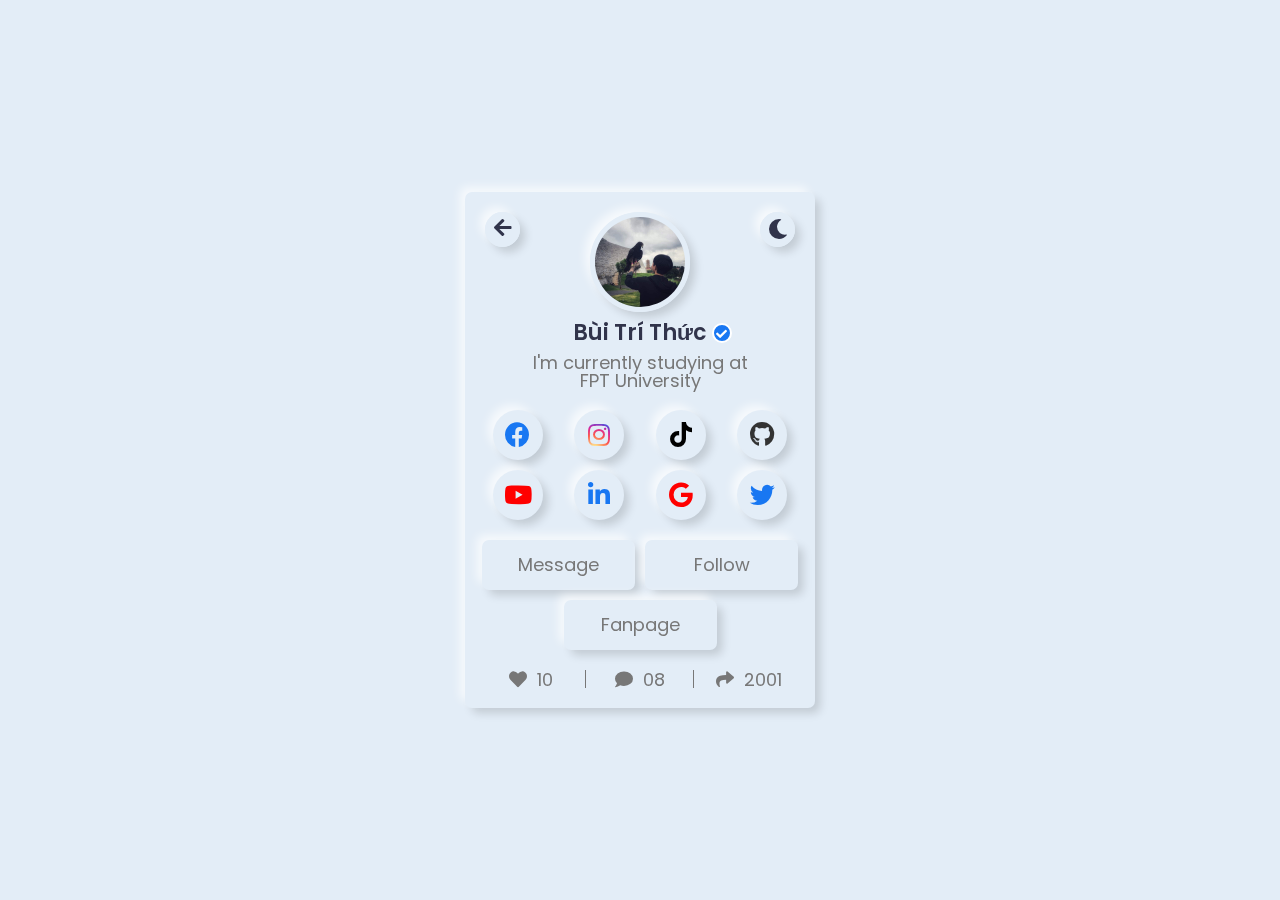
==== index.html @ f2950d65 "Initial commit" ====
<!DOCTYPE html>
<html lang="en">
  <head>
    <meta charset="UTF-8" />
    <meta http-equiv="X-UA-Compatible" content="IE=edge" />
    <meta name="viewport" content="width=device-width, initial-scale=1.0" />
    <link
      rel="stylesheet"
      href="https://cdnjs.cloudflare.com/ajax/libs/font-awesome/5.15.3/css/all.min.css"
    />
    <link
      href="https://fonts.googleapis.com/css2?family=Poppins:wght@300;400;500;600;700;800&display=swap"
      rel="stylesheet"
    />
    <link rel="stylesheet" href="./style.css" />
    <link class="ico" rel="icon" type="image/x-icon" href="./favicon.ico" />
    <link rel="manifest" href="/site.webmanifest" />
    <title>Bùi Trí Thức</title>
  </head>
  <body>
    <div class="app">
      <div class="card mg-10">
        <div class="card__title">
          <div class="card__title--img">
            <img src="./avatar.png" alt="" srcset="" />
          </div>
          <div class="card__title--name">
            <h1>Bùi Trí Thức</h1>
            <div class="veri__check">
              <i class="fas fa-check"></i>
            </div>
          </div>
          <div class="card__title--description">
            <p>I'm currently studying at </br>FPT University</p>
          </div>
        </div>
        <div class="card__body mt-10">
          <div class="row">
            <div class="col col-lg-3 mt-10">
              <div class="card__item">
                <a
                  href="https://www.facebook.com/thucbuii"
                  target="_blank"
                  class="card__link"
                >
                  <div class="link__icon">
                    <i class="fab fa-facebook"></i>
                  </div>
                </a>
              </div>
            </div>
            <div class="col col-lg-3 mt-10">
              <div class="card__item">
                <a
                  href="https://www.instagram.com/thunbui/"
                  target="_blank"
                  class="card__link"
                >
                  <div class="link__icon">
                    <i class="fab fa-instagram"></i>
                  </div>
                </a>
              </div>
            </div>
            <div class="col col-lg-3 mt-10">
              <div class="card__item">
                <a
                  href="https://www.tiktok.com/@transient_happiness"
                  target="_blank"
                  class="card__link"
                >
                  <div class="link__icon">
                    <i class="fab fa-tiktok"></i>
                  </div>
                </a>
              </div>
            </div>
            <div class="col col-lg-3 mt-10">
              <div class="card__item">
                <a
                  href="https://github.com/BuiTriThuc"
                  target="_blank"
                  class="card__link"
                >
                  <div class="link__icon">
                    <i class="fab fa-github"></i>
                  </div>
                </a>
              </div>
            </div>
            <div class="col col-lg-3 mt-10">
              <div class="card__item">
                <a href="./youTube.html" target="_blank" class="card__link">
                  <div class="link__icon">
                    <i class="fab fa-youtube" style="color: red"></i>
                  </div>
                </a>
              </div>
            </div>
            <div class="col col-lg-3 mt-10">
              <div class="card__item">
                <a
                  href="https://www.linkedin.com/in/buitrithuc/"
                  target="_blank"
                  class="card__link"
                >
                  <div class="link__icon">
                    <i class="fab fa-linkedin-in"></i>
                  </div>
                </a>
              </div>
            </div>
            <div class="col col-lg-3 mt-10">
              <div class="card__item">
                <a href="mailto:buitrithuc1008@gmail.com" class="card__link">
                  <div class="link__icon">
                    <i class="fab fa-google" style="color: red"></i>
                  </div>
                </a>
              </div>
            </div>
            <div class="col col-lg-3 mt-10">
              <div class="card__item">
                <a href="https://twitter.com/bui_k15" class="card__link">
                  <div class="link__icon">
                    <i class="fab fa-twitter"></i>
                  </div>
                </a>
              </div>
            </div>
          </div>
        </div>
        <div class="toggle toggle__back">
          <a href="https://www.facebook.com/thucbuii"><i class="fas fa-arrow-left"></i></a>
        </div>
        <div class="toggle toggle__theme">
          <i class="fas fa-moon"></i>
        </div>
        <div class="button__list mt-10">
          <div class="row">
            <div class="col col-lg-6 mt-10">
              <a
                href="https://www.facebook.com/messages/t/100026623479163"
                target="_blank"
              >
                <div class="button button__message">
                  <span> Message </span>
                </div>
              </a>
            </div>
            <div class="col col-lg-6 mt-10">
              <a href="https://www.facebook.com/thucbuii" target="_blank">
                <div class="button button__subscribe">
                  <span> Follow </span>
                </div>
              </a>
            </div>
            <div class="col col-lg-6 mt-10">
              <a href="https://www.facebook.com/BuiiTh108" target="_blank">
                <div class="button button__subscribe">
                  <span> Fanpage </span>
                </div>
              </a>
            </div>
          </div>
        </div>
        <div class="card__footer mt-10">
          <div class="footer__item">
            <span>
              <i class="fas fa-heart"></i>
              10
            </span>
          </div>
          <div class="footer__item">
            <span>
              <i class="fa fa-comment"></i>
              08
            </span>
          </div>
          <div class="footer__item">
            <span>
              <i class="fa fa-share"></i>
              2001
            </span>
          </div>
        </div>
      </div>
    </div>
    <script src="./script.js"></script>
  </body>
</html>
---- style.css ----
* {
    margin: 0;
    padding: 0;
    box-sizing: border-box;
    font-family: 'Poppins', sans-serif;
}
html {
    font-size: 62.5%;
    line-height: 1.625rem;
    height: 100%;
    scroll-behavior: smooth;
}

:root {
    --white-color: #fff;
    --bg-main: #e3edf7;
    --bg-dark: #303234;
    --primary-color: #31344b;
    --text-color: #777777;
    --text-color-dark: #B0B3B8;
    --blue-color: #1877f2;
    --blue-color-2: #e9f5ff;
    --outer-shadow: 6px 6px 10px -1px rgba(0, 0, 0, 0.15),
        -6px -6px 10px -1px rgba(255, 255, 255, 0.7);
    --outer-shadow-o: 6px 6px 10px -1px rgba(0, 0, 0, 0.15),
        -6px -6px 10px -1px rgba(255, 255, 255, 0.7), inset 6px 6px 10px -1px rgba(0, 0, 0, 0.15),
       inset -6px -6px 10px -1px rgba(255, 255, 255, 0.7)
       ;
    --outer-shadow-dark: 6px 6px 10px -1px rgba(0, 0, 0, 0.3),
        -6px -6px 10px -1px rgba(255, 255, 255, 0.1);
    --outer-shadow-dark-o: 6px 6px 10px -1px rgba(0, 0, 0, 0.3),
        -6px -6px 10px -1px rgba(255, 255, 255, 0.1), inset 6px 6px 10px -1px rgba(0, 0, 0, 0.3),
       inset -6px -6px 10px -1px rgba(255, 255, 255, 0.1);
    --icon-fb: #4267B2;
    --icon-insta: #FB3958;
    --icon-github: #333;
    --icon-youtube: #FF0000;
    --icon-tiktok: #000;
}

.app {
    width: 100%;
    height: 100vh;
    background-attachment: fixed;
    background: var(--bg-main);
    transition: all .3s linear;
    -moz-transition: all .3s linear;
    -webkit-transition: all .3s linear;
    -o-transition: all .3s linear;
}
.app.dark {
    background: var(--bg-dark);
}

.card {
    position: fixed;
    max-width: 350px;
    height: fit-content;
    display: flex;
    margin: auto;
    top: 0;
    bottom: 0;
    left: 0;
    right: 0;
    padding: 20px 12px;
    align-items: center;
    flex-direction: column;
    justify-content: center;
    background: var(--white-color);
    border-radius: 7px;
    background: var(--bg-main);
    box-shadow: var(--outer-shadow);
    transition: all .3s linear;
    -moz-transition: all .3s linear;
    -webkit-transition: all .3s linear;
    -o-transition: all .3s linear;
}

.app.dark .card::after {
    transform: scale(1.01);
    border-radius: 7px;
}
.app.dark .card {
    background: var(--bg-dark);
    box-shadow: var(--outer-shadow-dark);
}
.card__title {
    display: flex;
    flex-direction: column;
    align-items: center;
    justify-content: center;
}
.card__title--img {
    width: 100px;
    height: 100px;
    border-radius: 50%;
    box-shadow: var(--outer-shadow);
    border: 5px solid var(--bg-main);
    transition: all .3s linear;
    -moz-transition: all .3s linear;
    -webkit-transition: all .3s linear;
    -o-transition: all .3s linear;
}

.app.dark .card__title--img {
    border: 5px solid var(--bg-dark);
    box-shadow: var(--outer-shadow-dark);
}
.card__title--img img {
    width: 100%;
    height: 100%;
    border-radius: 50%;
    object-fit: cover;
}
.card__title--name {
    position: relative;
    display: flex;
    flex-wrap: wrap;
    align-items: center;
    margin-top: 10px;
}
.card__title--name h1 {
    position: relative;
    color: var(--primary-color);
    font-size: 2.2rem;
    font-weight: 600;
    line-height: 2.2rem;
    text-align: center;
    
}
.app.dark .card__title--name h1 {
    color: var(--white-color);
}
.card__title--name .veri__check {
    position: absolute;
    width: 20px;
    height: 20px;
    left: 100%;
    top: 0;
    bottom: 0;
    margin: auto;
    color: var(--white-color);
    background: var(--blue-color);
    border: 2px solid var(--white-color);
    text-align: center;
    border-radius: 50%;
    margin-left: 5px;
    cursor: pointer;
}
.veri__check .fas {
    line-height: 18px;
    font-size: 1.1rem;
}
.card__title--description {
    position: relative;
    display: flex;
    justify-content: center;
    align-items: center;
    margin-top: 10px;
}

.card__title--description p {
    position: relative;
    text-align: center;
    font-size: 1.8rem;
    font-weight: 400;
    color: var(--text-color);
    line-height: 1.8rem;
}

.app.dark .card__title--description p {
    color: var(--text-color-dark);
}
.mt-10 {
    margin-top: 10px;
}
.mb-10 {
    margin-bottom: 10px;
}

.card__body {
    width: 100%;
    display: flex;
    align-items: center;
    justify-content: center;
}

.row {
    width: 100%;
    display: flex;
    flex-wrap: wrap;
    margin-left: -5px;
    margin-right: -5px;
    justify-content: center;
}
.col {
    width: 100%;
    position: relative;
    padding-left: 5px;
    padding-right: 5px;
}
.col-lg-3 {
    display: flex;
    justify-content: center;
    flex: 0 0 25%;
    max-width: 25%;
}
.card__item {
    position: relative;
    display: flex;
    justify-content: center;
    align-items: center;
    border: 2px solid var(--bg-main);
    width: 50px;
    height: 50px;
    background: var(--bg-main);
    box-shadow: var(--outer-shadow);
    border-radius: 50%;
    transition: all .3s ease 0s;
    -moz-transition: all .3s ease 0s;
    -webkit-transition: all .3s ease 0s;
    -o-transition: all .3s ease 0s;
    overflow: hidden;
    cursor: pointer;
}

.app.dark .card__item {
    background: var(--bg-dark);
    box-shadow: var(--outer-shadow-dark);
    border: 2px solid var(--bg-dark);
}

.card__item:hover {
    box-shadow: var(--outer-shadow-dark-o);
}



.app.dark .card__item:hover {
    box-shadow: var(--outer-shadow-dark-o);
}

.card__link {
    position: relative;
    text-decoration: none;
}

.link__icon {
    position: relative;
    display: flex;
    align-items: center;
    justify-content: center;
    width: 100%;
    height: 100%;
    color: var(--blue-color);

}

.link__icon .fab {
    font-size: 2.5rem;
}
.link__icon .fa-github {
    color: var(--icon-github);
}
.app.dark .link__icon .fa-tiktok,
.app.dark .link__icon .fa-github {
    color: var(--bg-main);
}

.link__icon .fa-instagram {
    background: radial-gradient(circle at 30% 107%, #fdf497 0%, #fdf497 5%, #fd5949 45%,#d6249f 70%,#285AEB 90%);
    -webkit-background-clip: text;
    -webkit-text-fill-color: transparent;
}
.link__icon .fa-tiktok {
    color: var(--icon-tiktok);
}

.toggle {
    position: absolute;
    display: flex;
    align-items: center;
    justify-content: center;
    content: "";
    width: 35px;
    height: 35px;
    top: 20px;
    border-radius: 50%;
    color: var(--primary-color);
    box-shadow: var(--outer-shadow);
    border: 2px solid var(--bg-main);
    cursor: pointer;
    transition: all .3s linear;
    -moz-transition: all .3s linear;
    -webkit-transition: all .3s linear;
    -o-transition: all .3s linear;
}
.toggle__theme {
    right: 20px;
}

.app.dark .toggle {
    color: var(--bg-main);
    border: 2px solid var(--bg-dark);
}
.toggle__theme:hover, .toggle__back:hover {
    box-shadow: var(--outer-shadow-o);
}

.app.dark .toggle__theme, .app.dark .toggle__back {
    box-shadow: var(--outer-shadow-dark);
}

.app.dark .toggle__theme:hover,
.app.dark .toggle__back:hover {
    box-shadow: var(--outer-shadow-dark-o);
}

.toggle__theme .fas,
.toggle__back .fas {
    font-size: 2rem;
}
.toggle__back {
    left: 20px;
}

.button__list {
    position: relative;
    width: 100%;
    display: flex;
    align-items: center;
    justify-content: center;
    flex-wrap: wrap;
}
.button {
    position: relative;
    display: flex;
    align-items: center;
    justify-content: center;
    padding: 15px 20px;
    text-align: center;
    background: var(--bg-main);
    box-shadow: var(--outer-shadow);
    color: var(--text-color);
    border: 2px solid var(--bg-main);
    font-size: 1.8rem;
    font-weight: 400;
    border-radius: 7px;
    transition: all .3s linear;
    -moz-transition: all .3s linear;
    -webkit-transition: all .3s linear;
    -o-transition: all .3s linear;
    cursor: pointer;
}

.app.dark .button {
    background: var(--bg-dark);
    box-shadow: var(--outer-shadow-dark);
    color: var(--text-color-dark);
    border: 2px solid var(--bg-dark);
}
.button:hover {
    box-shadow: var(--outer-shadow-o);
    color: var(--blue-color) !important;
}
.app.dark .button:hover {
    box-shadow: var(--outer-shadow-dark-o);
}
.col-lg-6 {
    flex: 0 0 50%;
    max-width: 50%;
}

.card__footer {
    position: relative;
    display: flex;
    flex-direction: row;
    align-content: center;
    justify-content: center;
    width: 100%;
}
.card__footer .footer__item {
    flex: 0 0 33.33333%;
    max-width: 33.33333%;
    display: flex;
    align-content: center;
    justify-content: center;
    margin-top: 10px;
    cursor: pointer;
    
}
.card__footer .footer__item:nth-child(1), 
.card__footer .footer__item:nth-child(2) {
    border-right: 1.5px solid var(--text-color);
}
.footer__item span {
    font-size: 1.8rem;
    color: var(--text-color);
    transition: all .3s ease;
    -moz-transition: all .3s ease;
    -webkit-transition: all .3s ease;
    -o-transition: all .3s ease;
}
.app.dark .footer__item span {
    color: var(--text-color-dark);
}
.card__footer .footer__item:nth-child(1):hover span, .card__footer .footer__item:nth-child(2):hover span, .card__footer .footer__item:nth-child(3):hover span {
    color: var(--blue-color);
}

.footer__item span .fa, 
.footer__item span .fas {
    margin-right: 5px;
}
@media screen and (max-width: 370px) {
    .mg-10 {
    margin: auto 10px;
    }

}
a 
{ 
    text-decoration: none;
    color: inherit; 
}
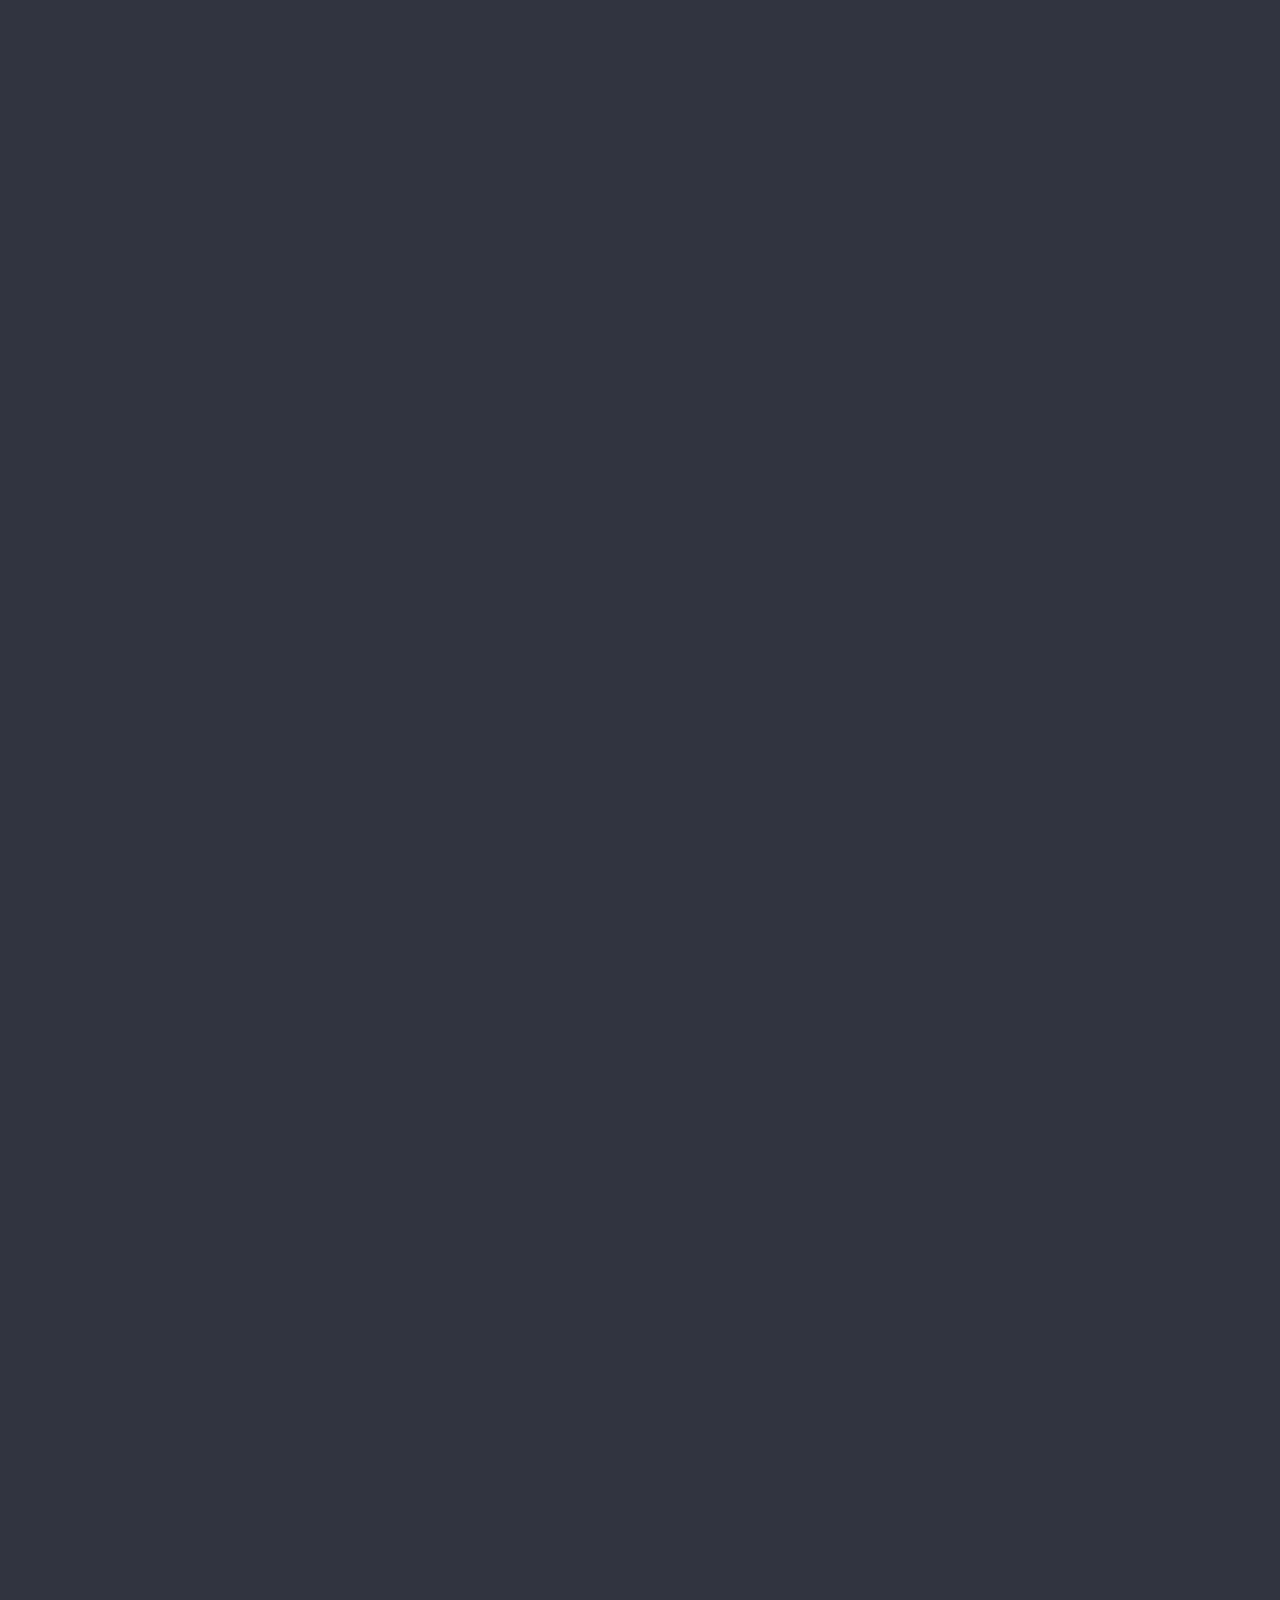
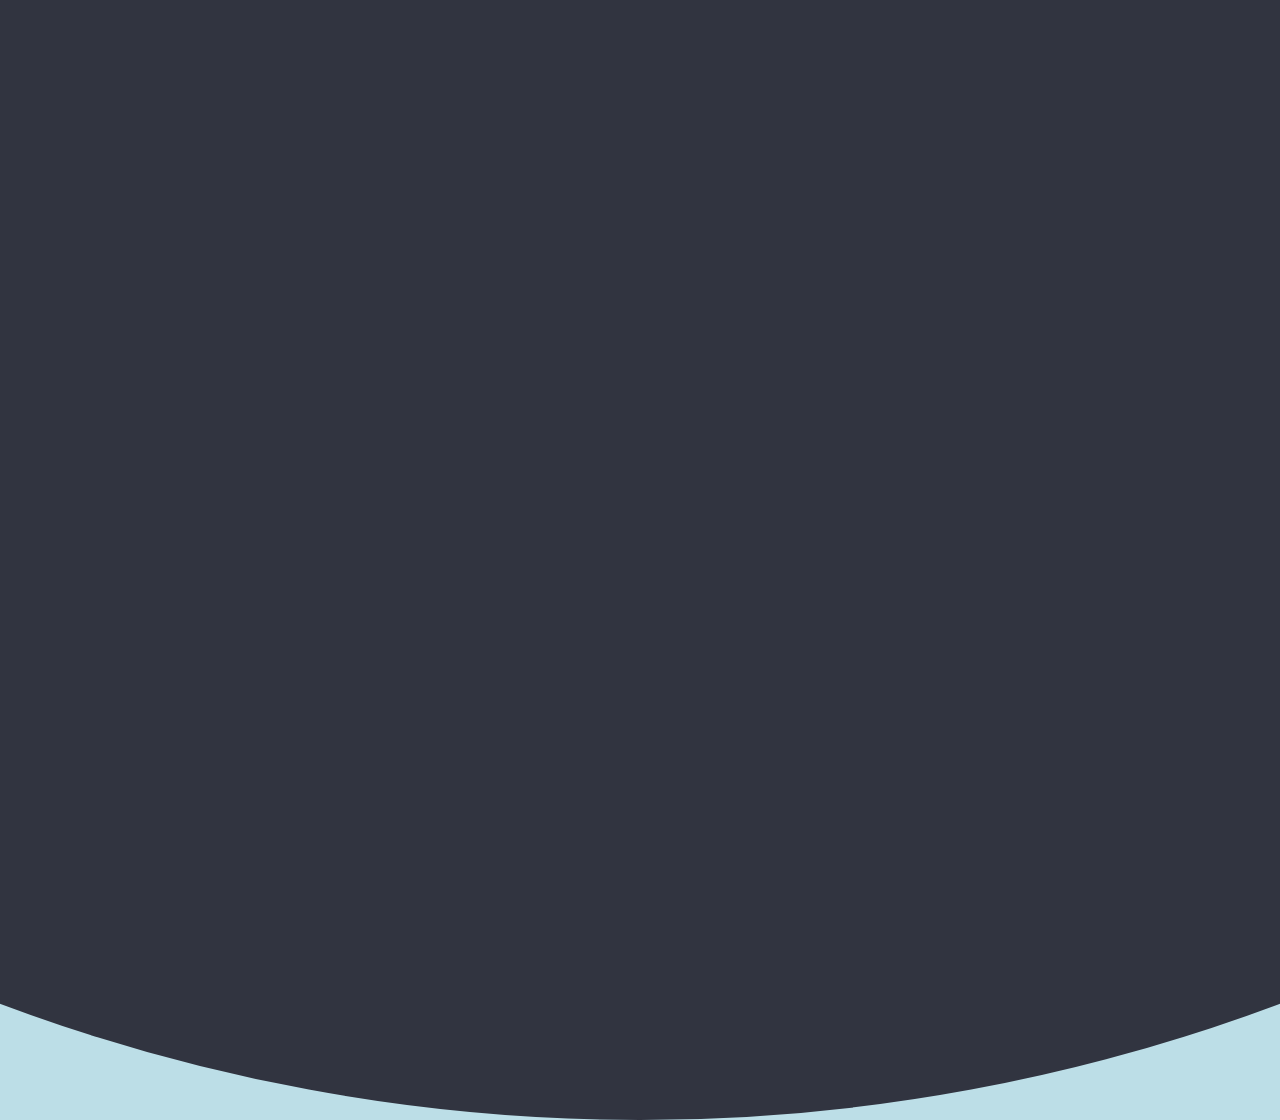
==== commit 5341bbf8: "asdasd" ====
--- a/index.html
+++ b/index.html
@@ -12,180 +12,198 @@
       href="https://fonts.googleapis.com/css2?family=Poppins:wght@300;400;500;600;700;800&display=swap"
       rel="stylesheet"
     />
-    <link rel="stylesheet" href="./style.css" />
+    
     <link class="ico" rel="icon" type="image/x-icon" href="./favicon.ico" />
     <link rel="manifest" href="/site.webmanifest" />
     <title>Bùi Trí Thức</title>
+    <link
+      rel="stylesheet"
+      href="https://fonts.googleapis.com/css?family=Roboto"
+    />
+    <link
+      rel="stylesheet"
+      href="https://maxcdn.bootstrapcdn.com/font-awesome/4.5.0/css/font-awesome.min.css"
+    />
+    <link rel="stylesheet" href="./style.css" />
   </head>
   <body>
-    <div class="app">
-      <div class="card mg-10">
-        <div class="card__title">
-          <div class="card__title--img">
-            <img src="./avatar.png" alt="" srcset="" />
-          </div>
-          <div class="card__title--name">
-            <h1>Bùi Trí Thức</h1>
-            <div class="veri__check">
-              <i class="fas fa-check"></i>
-            </div>
-          </div>
-          <div class="card__title--description">
-            <p>I'm currently studying at </br>FPT University</p>
-          </div>
-        </div>
-        <div class="card__body mt-10">
-          <div class="row">
-            <div class="col col-lg-3 mt-10">
-              <div class="card__item">
+    <!-- partial:index.partial.html -->
+    <aside class="profile-card">
+      <header></header>
+
+      <!-- bit of a bio; who are you? -->
+      <div class="profile-bio"></div>
+      <div class="app">
+        <div class="card mg-10">
+          <div class="card__title">
+            <div class="card__title--img">
+              <img src="./avatar.png" alt="" srcset="" />
+            </div>
+            <div class="card__title--name">
+              <h1>Bùi Trí Thức</h1>
+              <div class="veri__check">
+                <i class="fas fa-check"></i>
+              </div>
+            </div>
+            <div class="card__title--description">
+              <p>I'm currently studying at </br>FPT University</p>
+            </div>
+          </div>
+          <div class="card__body mt-10">
+            <div class="row">
+              <div class="col col-lg-3 mt-10">
+                <div class="card__item">
+                  <a
+                    href="https://www.facebook.com/thucbuii"
+                    target="_blank"
+                    class="card__link"
+                  >
+                    <div class="link__icon">
+                      <i class="fab fa-facebook"></i>
+                    </div>
+                  </a>
+                </div>
+              </div>
+              <div class="col col-lg-3 mt-10">
+                <div class="card__item">
+                  <a
+                    href="https://www.instagram.com/thunbui/"
+                    target="_blank"
+                    class="card__link"
+                  >
+                    <div class="link__icon">
+                      <i class="fab fa-instagram"></i>
+                    </div>
+                  </a>
+                </div>
+              </div>
+              <div class="col col-lg-3 mt-10">
+                <div class="card__item">
+                  <a
+                    href="https://www.tiktok.com/@transient_happiness"
+                    target="_blank"
+                    class="card__link"
+                  >
+                    <div class="link__icon">
+                      <i class="fab fa-tiktok"></i>
+                    </div>
+                  </a>
+                </div>
+              </div>
+              <div class="col col-lg-3 mt-10">
+                <div class="card__item">
+                  <a
+                    href="https://github.com/BuiTriThuc"
+                    target="_blank"
+                    class="card__link"
+                  >
+                    <div class="link__icon">
+                      <i class="fab fa-github"></i>
+                    </div>
+                  </a>
+                </div>
+              </div>
+              <div class="col col-lg-3 mt-10">
+                <div class="card__item">
+                  <a href="./youTube.html" target="_blank" class="card__link">
+                    <div class="link__icon">
+                      <i class="fab fa-youtube" style="color: red"></i>
+                    </div>
+                  </a>
+                </div>
+              </div>
+              <div class="col col-lg-3 mt-10">
+                <div class="card__item">
+                  <a
+                    href="https://www.linkedin.com/in/buitrithuc/"
+                    target="_blank"
+                    class="card__link"
+                  >
+                    <div class="link__icon">
+                      <i class="fab fa-linkedin-in"></i>
+                    </div>
+                  </a>
+                </div>
+              </div>
+              <div class="col col-lg-3 mt-10">
+                <div class="card__item">
+                  <a href="mailto:buitrithuc1008@gmail.com" class="card__link">
+                    <div class="link__icon">
+                      <i class="fab fa-google" style="color: red"></i>
+                    </div>
+                  </a>
+                </div>
+              </div>
+              <div class="col col-lg-3 mt-10">
+                <div class="card__item">
+                  <a href="https://twitter.com/bui_k15" class="card__link">
+                    <div class="link__icon">
+                      <i class="fab fa-twitter"></i>
+                    </div>
+                  </a>
+                </div>
+              </div>
+            </div>
+          </div>
+          <div class="toggle toggle__back">
+            <a href="https://www.facebook.com/thucbuii"><i class="fas fa-arrow-left"></i></a>
+          </div>
+          <div class="toggle toggle__theme">
+            <i class="fas fa-moon"></i>
+          </div>
+          <div class="button__list mt-10">
+            <div class="row">
+              <div class="col col-lg-6 mt-10">
                 <a
-                  href="https://www.facebook.com/thucbuii"
+                  href="https://m.me/thucbuii"
                   target="_blank"
-                  class="card__link"
                 >
-                  <div class="link__icon">
-                    <i class="fab fa-facebook"></i>
+                  <div class="button button__message">
+                    <span> Message </span>
                   </div>
                 </a>
               </div>
-            </div>
-            <div class="col col-lg-3 mt-10">
-              <div class="card__item">
-                <a
-                  href="https://www.instagram.com/thunbui/"
-                  target="_blank"
-                  class="card__link"
-                >
-                  <div class="link__icon">
-                    <i class="fab fa-instagram"></i>
+              <div class="col col-lg-6 mt-10">
+                <a href="https://www.facebook.com/thucbuii" target="_blank">
+                  <div class="button button__subscribe">
+                    <span> Follow </span>
                   </div>
                 </a>
               </div>
-            </div>
-            <div class="col col-lg-3 mt-10">
-              <div class="card__item">
-                <a
-                  href="https://www.tiktok.com/@transient_happiness"
-                  target="_blank"
-                  class="card__link"
-                >
-                  <div class="link__icon">
-                    <i class="fab fa-tiktok"></i>
+              <div class="col col-lg-6 mt-10">
+                <a href="https://www.facebook.com/BuiiTh108" target="_blank">
+                  <div class="button button__subscribe">
+                    <span> Fanpage </span>
                   </div>
                 </a>
               </div>
             </div>
-            <div class="col col-lg-3 mt-10">
-              <div class="card__item">
-                <a
-                  href="https://github.com/BuiTriThuc"
-                  target="_blank"
-                  class="card__link"
-                >
-                  <div class="link__icon">
-                    <i class="fab fa-github"></i>
-                  </div>
-                </a>
-              </div>
-            </div>
-            <div class="col col-lg-3 mt-10">
-              <div class="card__item">
-                <a href="./youTube.html" target="_blank" class="card__link">
-                  <div class="link__icon">
-                    <i class="fab fa-youtube" style="color: red"></i>
-                  </div>
-                </a>
-              </div>
-            </div>
-            <div class="col col-lg-3 mt-10">
-              <div class="card__item">
-                <a
-                  href="https://www.linkedin.com/in/buitrithuc/"
-                  target="_blank"
-                  class="card__link"
-                >
-                  <div class="link__icon">
-                    <i class="fab fa-linkedin-in"></i>
-                  </div>
-                </a>
-              </div>
-            </div>
-            <div class="col col-lg-3 mt-10">
-              <div class="card__item">
-                <a href="mailto:buitrithuc1008@gmail.com" class="card__link">
-                  <div class="link__icon">
-                    <i class="fab fa-google" style="color: red"></i>
-                  </div>
-                </a>
-              </div>
-            </div>
-            <div class="col col-lg-3 mt-10">
-              <div class="card__item">
-                <a href="https://twitter.com/bui_k15" class="card__link">
-                  <div class="link__icon">
-                    <i class="fab fa-twitter"></i>
-                  </div>
-                </a>
-              </div>
-            </div>
-          </div>
-        </div>
-        <div class="toggle toggle__back">
-          <a href="https://www.facebook.com/thucbuii"><i class="fas fa-arrow-left"></i></a>
-        </div>
-        <div class="toggle toggle__theme">
-          <i class="fas fa-moon"></i>
-        </div>
-        <div class="button__list mt-10">
-          <div class="row">
-            <div class="col col-lg-6 mt-10">
-              <a
-                href="https://www.facebook.com/messages/t/100026623479163"
-                target="_blank"
-              >
-                <div class="button button__message">
-                  <span> Message </span>
-                </div>
-              </a>
-            </div>
-            <div class="col col-lg-6 mt-10">
-              <a href="https://www.facebook.com/thucbuii" target="_blank">
-                <div class="button button__subscribe">
-                  <span> Follow </span>
-                </div>
-              </a>
-            </div>
-            <div class="col col-lg-6 mt-10">
-              <a href="https://www.facebook.com/BuiiTh108" target="_blank">
-                <div class="button button__subscribe">
-                  <span> Fanpage </span>
-                </div>
-              </a>
-            </div>
-          </div>
-        </div>
-        <div class="card__footer mt-10">
-          <div class="footer__item">
-            <span>
-              <i class="fas fa-heart"></i>
-              10
-            </span>
-          </div>
-          <div class="footer__item">
-            <span>
-              <i class="fa fa-comment"></i>
-              08
-            </span>
-          </div>
-          <div class="footer__item">
-            <span>
-              <i class="fa fa-share"></i>
-              2001
-            </span>
+          </div>
+          <div class="card__footer mt-10">
+            <div class="footer__item">
+              <span>
+                <i class="fas fa-heart"></i>
+                10
+              </span>
+            </div>
+            <div class="footer__item">
+              <span>
+                <i class="fa fa-comment"></i>
+                08
+              </span>
+            </div>
+            <div class="footer__item">
+              <span>
+                <i class="fa fa-share"></i>
+                2001
+              </span>
+            </div>
           </div>
         </div>
       </div>
-    </div>
+      <!-- some social links to show off -->
+    </aside>
+    <!-- partial -->
     <script src="./script.js"></script>
   </body>
 </html>
--- a/style.css
+++ b/style.css
@@ -1,9 +1,408 @@
+html {
+    height: 100%;
+}
+
+body {
+    overflow: hidden;
+    background: #bcdee7 url("../img/bg.jpg") no-repeat center center fixed;
+    background-size: cover;
+    position: fixed;
+    padding: 0px;
+    margin: 0px;
+    width: 100%;
+    height: 100%;
+    font: normal 14px/1.618em "Roboto", sans-serif;
+    -webkit-font-smoothing: antialiased;
+}
+
+body:before {
+    content: "";
+    height: 0px;
+    padding: 0px;
+    border: 130em solid #313440;
+    position: absolute;
+    left: 50%;
+    top: 100%;
+    z-index: 2;
+    display: block;
+    -webkit-border-radius: 50%;
+    border-radius: 50%;
+    -webkit-transform: translate(-50%, -50%);
+    transform: translate(-50%, -50%);
+    -webkit-animation: puff 0.5s 1.8s cubic-bezier(0.55, 0.055, 0.675, 0.19) forwards, borderRadius 0.2s 2.3s linear forwards;
+    animation: puff 0.5s 1.8s cubic-bezier(0.55, 0.055, 0.675, 0.19) forwards, borderRadius 0.2s 2.3s linear forwards;
+}
+
+h1,
+h2 {
+    font-weight: 500;
+    margin: 0px 0px 5px 0px;
+}
+
+h1 {
+    font-size: 24px;
+}
+
+h2 {
+    font-size: 16px;
+}
+
+p {
+    margin: 0px;
+}
+
+.profile-card {
+    background: #FFB300;
+    width: 56px;
+    height: 56px;
+    position: absolute;
+    left: 50%;
+    top: 50%;
+    z-index: 2;
+    overflow: hidden;
+    opacity: 0;
+    margin-top: 70px;
+    -webkit-transform: translate(-50%, -50%);
+    transform: translate(-50%, -50%);
+    -webkit-border-radius: 50%;
+    border-radius: 50%;
+    -webkit-box-shadow: 0px 3px 6px rgba(0, 0, 0, 0.16), 0px 3px 6px rgba(0, 0, 0, 0.23);
+    box-shadow: 0px 3px 6px rgba(0, 0, 0, 0.16), 0px 3px 6px rgba(0, 0, 0, 0.23);
+    -webkit-animation: init 0.5s 0.2s cubic-bezier(0.55, 0.055, 0.675, 0.19) forwards, moveDown 1s 0.8s cubic-bezier(0.6, -0.28, 0.735, 0.045) forwards, moveUp 1s 1.8s cubic-bezier(0.175, 0.885, 0.32, 1.275) forwards, materia 0.5s 2.7s cubic-bezier(0.86, 0, 0.07, 1) forwards;
+    animation: init 0.5s 0.2s cubic-bezier(0.55, 0.055, 0.675, 0.19) forwards, moveDown 1s 0.8s cubic-bezier(0.6, -0.28, 0.735, 0.045) forwards, moveUp 1s 1.8s cubic-bezier(0.175, 0.885, 0.32, 1.275) forwards, materia 0.5s 2.7s cubic-bezier(0.86, 0, 0.07, 1) forwards;
+}
+
+
+
+
+
+/*  */
+
+
+
+
+
+
+
+@-webkit-keyframes init {
+    0% {
+        width: 0px;
+        height: 0px;
+    }
+
+    100% {
+        width: 56px;
+        height: 56px;
+        margin-top: 0px;
+        opacity: 1;
+    }
+}
+
+@keyframes init {
+    0% {
+        width: 0px;
+        height: 0px;
+    }
+
+    100% {
+        width: 56px;
+        height: 56px;
+        margin-top: 0px;
+        opacity: 1;
+    }
+}
+
+@-webkit-keyframes puff {
+    0% {
+        top: 100%;
+        height: 0px;
+        padding: 0px;
+    }
+
+    100% {
+        top: 50%;
+        height: 100%;
+        padding: 0px 100%;
+    }
+}
+
+@keyframes puff {
+    0% {
+        top: 100%;
+        height: 0px;
+        padding: 0px;
+    }
+
+    100% {
+        top: 50%;
+        height: 100%;
+        padding: 0px 100%;
+    }
+}
+
+@-webkit-keyframes borderRadius {
+    0% {
+        -webkit-border-radius: 50%;
+    }
+
+    100% {
+        -webkit-border-radius: 0px;
+    }
+}
+
+@keyframes borderRadius {
+    0% {
+        -webkit-border-radius: 50%;
+    }
+
+    100% {
+        border-radius: 0px;
+    }
+}
+
+@-webkit-keyframes moveDown {
+    0% {
+        top: 50%;
+    }
+
+    50% {
+        top: 40%;
+    }
+
+    100% {
+        top: 100%;
+    }
+}
+
+@keyframes moveDown {
+    0% {
+        top: 50%;
+    }
+
+    50% {
+        top: 40%;
+    }
+
+    100% {
+        top: 100%;
+    }
+}
+
+@-webkit-keyframes moveUp {
+    0% {
+        background: #FFB300;
+        top: 100%;
+    }
+
+    50% {
+        top: 40%;
+    }
+
+    100% {
+        top: 50%;
+        background: #E0E0E0;
+    }
+}
+
+@keyframes moveUp {
+    0% {
+        background: #FFB300;
+        top: 100%;
+    }
+
+    50% {
+        top: 40%;
+    }
+
+    100% {
+        top: 50%;
+        background: #E0E0E0;
+    }
+}
+
+@-webkit-keyframes materia {
+    0% {
+        background: #E0E0E0;
+    }
+
+    50% {
+        -webkit-border-radius: 4px;
+    }
+
+    100% {
+        width: 355px !important;
+        height: 539px !important;
+        background: #FFFFFF;
+        border-radius: 4px;
+    }
+}
+
+@keyframes materia {
+    0% {
+        background: #E0E0E0;
+    }
+
+    50% {
+        border-radius: 4px;
+    }
+
+    100% {
+        width: 440px;
+        height: 280px;
+        background: #FFFFFF;
+        border-radius: 4px;
+    }
+}
+
+@-webkit-keyframes moveIn {
+    0% {
+        margin-top: 50px;
+        opacity: 0;
+    }
+
+    100% {
+        opacity: 1;
+        margin-top: -20px;
+    }
+}
+
+@keyframes moveIn {
+    0% {
+        margin-top: 50px;
+        opacity: 0;
+    }
+
+    100% {
+        opacity: 1;
+        margin-top: -20px;
+    }
+}
+
+@-webkit-keyframes scaleIn {
+    0% {
+        -webkit-transform: scale(0);
+    }
+
+    100% {
+        -webkit-transform: scale(1);
+    }
+}
+
+@keyframes scaleIn {
+    0% {
+        transform: scale(0);
+    }
+
+    100% {
+        transform: scale(1);
+    }
+}
+
+@-webkit-keyframes ripple {
+    0% {
+        transform: scale3d(0, 0, 0);
+    }
+
+    50%,
+    100% {
+        -webkit-transform: scale3d(1, 1, 1);
+    }
+
+    100% {
+        opacity: 0;
+    }
+}
+
+@keyframes ripple {
+    0% {
+        transform: scale3d(0, 0, 0);
+    }
+
+    50%,
+    100% {
+        transform: scale3d(1, 1, 1);
+    }
+
+    100% {
+        opacity: 0;
+    }
+}
+
+@media screen and (min-aspect-ratio: 4/3) {
+    body {
+        background-size: cover;
+    }
+
+    body:before {
+        width: 0px;
+    }
+
+
+
+    @keyframes puff {
+        0% {
+            top: 100%;
+            width: 0px;
+            padding-bottom: 0px;
+        }
+
+        100% {
+            top: 50%;
+            width: 100%;
+            padding-bottom: 100%;
+        }
+    }
+}
+
+@media screen and (min-height: 480px) {
+    .profile-card header {
+        width: auto;
+        height: auto;
+        padding: 30px 20px;
+        display: block;
+        float: none;
+        border-right: none;
+    }
+
+    .profile-card .profile-bio {
+        width: auto;
+        height: auto;
+        padding: 15px 20px 30px 20px;
+        display: block;
+        float: none;
+    }
+
+    .profile-social-links {
+        width: 100%;
+        display: block;
+        float: none;
+    }
+
+    @keyframes materia {
+        0% {
+            background: #E0E0E0;
+        }
+
+        50% {
+            border-radius: 4px;
+        }
+
+        100% {
+            width: 349px;
+            height: 539px;
+            background: #FFFFFF;
+            border-radius: 4px;
+        }
+    }
+}
+
 * {
     margin: 0;
     padding: 0;
     box-sizing: border-box;
     font-family: 'Poppins', sans-serif;
 }
+
 html {
     font-size: 62.5%;
     line-height: 1.625rem;
@@ -24,13 +423,12 @@
         -6px -6px 10px -1px rgba(255, 255, 255, 0.7);
     --outer-shadow-o: 6px 6px 10px -1px rgba(0, 0, 0, 0.15),
         -6px -6px 10px -1px rgba(255, 255, 255, 0.7), inset 6px 6px 10px -1px rgba(0, 0, 0, 0.15),
-       inset -6px -6px 10px -1px rgba(255, 255, 255, 0.7)
-       ;
+        inset -6px -6px 10px -1px rgba(255, 255, 255, 0.7);
     --outer-shadow-dark: 6px 6px 10px -1px rgba(0, 0, 0, 0.3),
         -6px -6px 10px -1px rgba(255, 255, 255, 0.1);
     --outer-shadow-dark-o: 6px 6px 10px -1px rgba(0, 0, 0, 0.3),
         -6px -6px 10px -1px rgba(255, 255, 255, 0.1), inset 6px 6px 10px -1px rgba(0, 0, 0, 0.3),
-       inset -6px -6px 10px -1px rgba(255, 255, 255, 0.1);
+        inset -6px -6px 10px -1px rgba(255, 255, 255, 0.1);
     --icon-fb: #4267B2;
     --icon-insta: #FB3958;
     --icon-github: #333;
@@ -48,6 +446,7 @@
     -webkit-transition: all .3s linear;
     -o-transition: all .3s linear;
 }
+
 .app.dark {
     background: var(--bg-dark);
 }
@@ -80,16 +479,19 @@
     transform: scale(1.01);
     border-radius: 7px;
 }
+
 .app.dark .card {
     background: var(--bg-dark);
     box-shadow: var(--outer-shadow-dark);
 }
+
 .card__title {
     display: flex;
     flex-direction: column;
     align-items: center;
     justify-content: center;
 }
+
 .card__title--img {
     width: 100px;
     height: 100px;
@@ -106,12 +508,14 @@
     border: 5px solid var(--bg-dark);
     box-shadow: var(--outer-shadow-dark);
 }
+
 .card__title--img img {
     width: 100%;
     height: 100%;
     border-radius: 50%;
     object-fit: cover;
 }
+
 .card__title--name {
     position: relative;
     display: flex;
@@ -119,6 +523,7 @@
     align-items: center;
     margin-top: 10px;
 }
+
 .card__title--name h1 {
     position: relative;
     color: var(--primary-color);
@@ -126,11 +531,13 @@
     font-weight: 600;
     line-height: 2.2rem;
     text-align: center;
-    
-}
+
+}
+
 .app.dark .card__title--name h1 {
     color: var(--white-color);
 }
+
 .card__title--name .veri__check {
     position: absolute;
     width: 20px;
@@ -147,10 +554,12 @@
     margin-left: 5px;
     cursor: pointer;
 }
+
 .veri__check .fas {
     line-height: 18px;
     font-size: 1.1rem;
 }
+
 .card__title--description {
     position: relative;
     display: flex;
@@ -171,9 +580,11 @@
 .app.dark .card__title--description p {
     color: var(--text-color-dark);
 }
+
 .mt-10 {
     margin-top: 10px;
 }
+
 .mb-10 {
     margin-bottom: 10px;
 }
@@ -193,18 +604,21 @@
     margin-right: -5px;
     justify-content: center;
 }
+
 .col {
     width: 100%;
     position: relative;
     padding-left: 5px;
     padding-right: 5px;
 }
+
 .col-lg-3 {
     display: flex;
     justify-content: center;
     flex: 0 0 25%;
     max-width: 25%;
 }
+
 .card__item {
     position: relative;
     display: flex;
@@ -259,19 +673,22 @@
 .link__icon .fab {
     font-size: 2.5rem;
 }
+
 .link__icon .fa-github {
     color: var(--icon-github);
 }
+
 .app.dark .link__icon .fa-tiktok,
 .app.dark .link__icon .fa-github {
     color: var(--bg-main);
 }
 
 .link__icon .fa-instagram {
-    background: radial-gradient(circle at 30% 107%, #fdf497 0%, #fdf497 5%, #fd5949 45%,#d6249f 70%,#285AEB 90%);
+    background: radial-gradient(circle at 30% 107%, #fdf497 0%, #fdf497 5%, #fd5949 45%, #d6249f 70%, #285AEB 90%);
     -webkit-background-clip: text;
     -webkit-text-fill-color: transparent;
 }
+
 .link__icon .fa-tiktok {
     color: var(--icon-tiktok);
 }
@@ -295,6 +712,7 @@
     -webkit-transition: all .3s linear;
     -o-transition: all .3s linear;
 }
+
 .toggle__theme {
     right: 20px;
 }
@@ -303,11 +721,14 @@
     color: var(--bg-main);
     border: 2px solid var(--bg-dark);
 }
-.toggle__theme:hover, .toggle__back:hover {
+
+.toggle__theme:hover,
+.toggle__back:hover {
     box-shadow: var(--outer-shadow-o);
 }
 
-.app.dark .toggle__theme, .app.dark .toggle__back {
+.app.dark .toggle__theme,
+.app.dark .toggle__back {
     box-shadow: var(--outer-shadow-dark);
 }
 
@@ -320,6 +741,7 @@
 .toggle__back .fas {
     font-size: 2rem;
 }
+
 .toggle__back {
     left: 20px;
 }
@@ -332,6 +754,7 @@
     justify-content: center;
     flex-wrap: wrap;
 }
+
 .button {
     position: relative;
     display: flex;
@@ -359,13 +782,16 @@
     color: var(--text-color-dark);
     border: 2px solid var(--bg-dark);
 }
+
 .button:hover {
     box-shadow: var(--outer-shadow-o);
     color: var(--blue-color) !important;
 }
+
 .app.dark .button:hover {
     box-shadow: var(--outer-shadow-dark-o);
 }
+
 .col-lg-6 {
     flex: 0 0 50%;
     max-width: 50%;
@@ -379,6 +805,7 @@
     justify-content: center;
     width: 100%;
 }
+
 .card__footer .footer__item {
     flex: 0 0 33.33333%;
     max-width: 33.33333%;
@@ -387,12 +814,14 @@
     justify-content: center;
     margin-top: 10px;
     cursor: pointer;
-    
-}
-.card__footer .footer__item:nth-child(1), 
+
+}
+
+.card__footer .footer__item:nth-child(1),
 .card__footer .footer__item:nth-child(2) {
     border-right: 1.5px solid var(--text-color);
 }
+
 .footer__item span {
     font-size: 1.8rem;
     color: var(--text-color);
@@ -401,25 +830,30 @@
     -webkit-transition: all .3s ease;
     -o-transition: all .3s ease;
 }
+
 .app.dark .footer__item span {
     color: var(--text-color-dark);
 }
-.card__footer .footer__item:nth-child(1):hover span, .card__footer .footer__item:nth-child(2):hover span, .card__footer .footer__item:nth-child(3):hover span {
+
+.card__footer .footer__item:nth-child(1):hover span,
+.card__footer .footer__item:nth-child(2):hover span,
+.card__footer .footer__item:nth-child(3):hover span {
     color: var(--blue-color);
 }
 
-.footer__item span .fa, 
+.footer__item span .fa,
 .footer__item span .fas {
     margin-right: 5px;
 }
+
 @media screen and (max-width: 370px) {
     .mg-10 {
-    margin: auto 10px;
-    }
-
-}
-a 
-{ 
+        margin: auto 10px;
+    }
+
+}
+
+a {
     text-decoration: none;
-    color: inherit; 
-} +    color: inherit;
+}